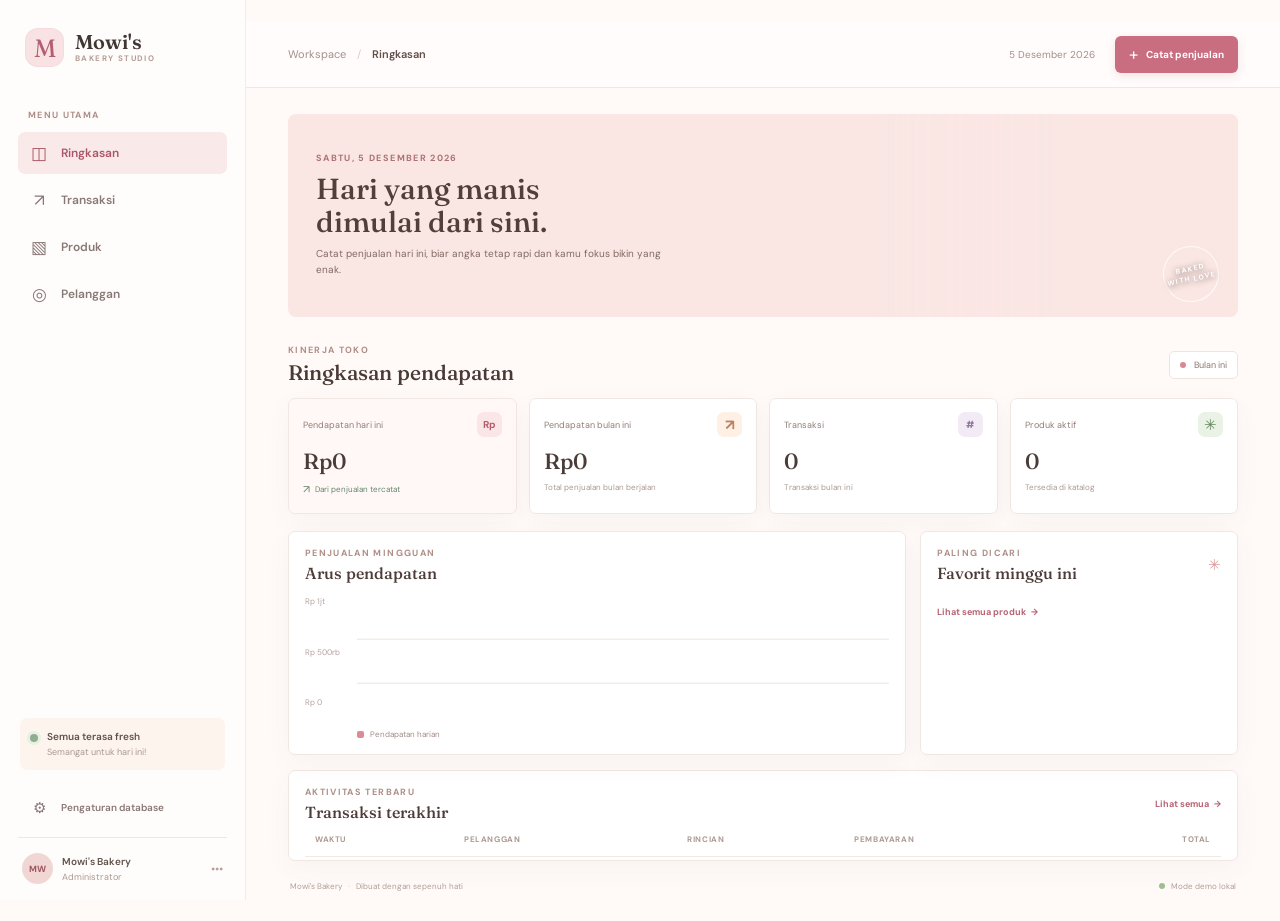
==== index.html @ 11079639 "Add files via upload" ====
000<!doctype html>
<html lang="id">
<head>
  <meta charset="utf-8">
  <meta name="viewport" content="width=device-width, initial-scale=1">
  <meta name="theme-color" content="#fff8f5">
  <title>Mowi's Bakery | Sistem Pendapatan</title>
  <link rel="preconnect" href="https://fonts.googleapis.com">
  <link rel="preconnect" href="https://fonts.gstatic.com" crossorigin>
  <link href="https://fonts.googleapis.com/css2?family=DM+Sans:wght@400;500;600;700&family=Fraunces:opsz,wght@9..144,500;9..144,600&display=swap" rel="stylesheet">
  <link rel="stylesheet" href="styles.css">
  <link rel="stylesheet" href="crud.css">
  <script defer src="../backend/app.js"></script>
  <script defer src="app.js"></script>
</head>
<body>
  <div class="app-shell">
    <aside class="sidebar">
      <a class="brand" href="#overview" aria-label="Mowi's Bakery beranda">
        <span class="brand-mark">M</span>
        <span class="brand-copy"><strong>Mowi's</strong><small>BAKERY STUDIO</small></span>
      </a>
      <div class="side-label">MENU UTAMA</div>
      <nav class="main-nav" aria-label="Navigasi utama">
        <button class="nav-link active" data-view="overview"><span class="nav-symbol">◫</span> Ringkasan</button>
        <button class="nav-link" data-view="transactions"><span class="nav-symbol">↗</span> Transaksi</button>
        <button class="nav-link" data-view="products"><span class="nav-symbol">▧</span> Produk</button>
        <button class="nav-link" data-view="customers"><span class="nav-symbol">◎</span> Pelanggan</button>
      </nav>
      <div class="sidebar-bottom">
        <div class="sidebar-note"><span class="note-dot"></span><div><strong>Semua terasa fresh</strong><small>Semangat untuk hari ini!</small></div></div>
        <button class="nav-link settings-link" id="open-settings"><span class="nav-symbol">⚙</span> Pengaturan database</button>
        <div class="profile"><span class="avatar">MW</span><div><strong>Mowi's Bakery</strong><small>Administrator</small></div><span class="profile-more">•••</span></div>
      </div>
    </aside>

    <main class="main-area">
      <header class="topbar">
        <div class="breadcrumb"><span>Workspace</span><span class="crumb-divider">/</span><strong id="page-breadcrumb">Ringkasan</strong></div>
        <div class="top-actions"><span class="today-label" id="today-label"></span><button class="button button-primary" id="new-sale"><span class="button-plus">+</span> Catat penjualan</button></div>
      </header>

      <div class="page-content">
        <section class="view-panel active" id="view-overview">
          <div class="welcome-banner">
            <div class="welcome-copy"><span class="eyebrow">RABU, 30 SEPTEMBER 2026</span><h1>Hari yang manis<br>dimulai dari sini.</h1><p>Catat penjualan hari ini, biar angka tetap rapi dan kamu fokus bikin yang enak.</p></div>
            <div class="welcome-photo" role="img" aria-label="Roti artisan yang baru dipanggang"></div>
            <div class="banner-stamp">BAKED<br>WITH LOVE</div>
          </div>
          <div class="section-heading"><div><span class="eyebrow">KINERJA TOKO</span><h2>Ringkasan pendapatan</h2></div><span class="period-pill"><span class="period-dot"></span> Bulan ini</span></div>
          <div class="stats-grid">
            <article class="stat-card stat-highlight"><div class="stat-top"><span>Pendapatan hari ini</span><span class="stat-icon pink-icon">Rp</span></div><strong class="stat-value" id="stat-today">Rp0</strong><div class="stat-foot"><span class="trend-mark">↗</span><span id="stat-today-note">Dari penjualan tercatat</span></div></article>
            <article class="stat-card"><div class="stat-top"><span>Pendapatan bulan ini</span><span class="stat-icon peach-icon">↗</span></div><strong class="stat-value" id="stat-month">Rp0</strong><div class="stat-foot muted-foot">Total penjualan bulan berjalan</div></article>
            <article class="stat-card"><div class="stat-top"><span>Transaksi</span><span class="stat-icon lilac-icon">#</span></div><strong class="stat-value" id="stat-count">0</strong><div class="stat-foot muted-foot">Transaksi bulan ini</div></article>
            <article class="stat-card"><div class="stat-top"><span>Produk aktif</span><span class="stat-icon green-icon">✳</span></div><strong class="stat-value" id="stat-products">0</strong><div class="stat-foot muted-foot">Tersedia di katalog</div></article>
          </div>
          <div class="dashboard-grid">
            <section class="surface revenue-surface"><div class="surface-heading"><div><span class="eyebrow">PENJUALAN MINGGUAN</span><h3>Arus pendapatan</h3></div><span class="chart-total" id="chart-total"></span></div><div class="chart-wrap"><div class="chart-y-labels"><span>Rp 1jt</span><span>Rp 500rb</span><span>Rp 0</span></div><div class="bar-chart" id="bar-chart" aria-label="Grafik pendapatan tujuh hari terakhir"></div></div><div class="chart-legend"><span class="legend-swatch"></span>Pendapatan harian</div></section>
            <section class="surface best-sellers"><div class="surface-heading"><div><span class="eyebrow">PALING DICARI</span><h3>Favorit minggu ini</h3></div><span class="tiny-flower">✳</span></div><div id="favorites-list" class="favorites-list"></div><a class="text-link" href="#products" data-goto="products">Lihat semua produk <span>→</span></a></section>
          </div>
          <section class="surface recent-surface"><div class="surface-heading"><div><span class="eyebrow">AKTIVITAS TERBARU</span><h3>Transaksi terakhir</h3></div><button class="text-button" data-goto="transactions">Lihat semua <span>→</span></button></div><div class="table-scroll"><table><thead><tr><th>WAKTU</th><th>PELANGGAN</th><th>RINCIAN</th><th>PEMBAYARAN</th><th class="align-right">TOTAL</th></tr></thead><tbody id="recent-table-body"></tbody></table></div></section>
        </section>

        <section class="view-panel" id="view-transactions">
          <div class="section-heading view-title"><div><span class="eyebrow">CATATAN TOKO</span><h2>Semua transaksi</h2><p class="section-subtitle">Riwayat pemasukan Mowi's Bakery.</p></div><button class="button button-primary" data-action="sale"><span class="button-plus">+</span> Catat penjualan</button></div>
          <section class="surface table-surface"><div class="table-tools"><label class="search-field"><span>⌕</span><input id="transaction-search" type="search" placeholder="Cari nama atau produk..."></label><span class="result-count" id="transaction-count"></span></div><div class="table-scroll"><table><thead><tr><th>WAKTU</th><th>PELANGGAN</th><th>RINCIAN</th><th>PEMBAYARAN</th><th class="align-right">TOTAL</th><th>AKSI</th></tr></thead><tbody id="transactions-table-body"></tbody></table></div></section>
        </section>

        <section class="view-panel" id="view-products">
          <div class="section-heading view-title"><div><span class="eyebrow">KATALOG BAKERY</span><h2>Produk</h2><p class="section-subtitle">Kelola menu dan harga jual produk.</p></div><button class="button button-primary" data-action="product"><span class="button-plus">+</span> Tambah produk</button></div>
          <section class="surface table-surface"><div class="table-tools"><span class="table-intro">Daftar produk yang tersedia</span><span class="result-count" id="product-count"></span></div><div class="table-scroll"><table><thead><tr><th>NAMA PRODUK</th><th>KATEGORI</th><th>STOK</th><th class="align-right">HARGA</th><th>AKSI</th></tr></thead><tbody id="products-table-body"></tbody></table></div></section>
        </section>

        <section class="view-panel" id="view-customers">
          <div class="section-heading view-title"><div><span class="eyebrow">KOMUNITAS MOWI'S</span><h2>Pelanggan</h2><p class="section-subtitle">Orang-orang yang selalu kembali untuk sepotong kebahagiaan.</p></div><button class="button button-primary" data-action="customer"><span class="button-plus">+</span> Tambah pelanggan</button></div>
          <section class="surface table-surface"><div class="table-tools"><span class="table-intro">Daftar pelanggan</span><span class="result-count" id="customer-count"></span></div><div class="table-scroll"><table><thead><tr><th>NAMA</th><th>NOMOR TELEPON</th><th>TRANSAKSI</th><th class="align-right">TOTAL BELANJA</th><th>AKSI</th></tr></thead><tbody id="customers-table-body"></tbody></table></div></section>
        </section>
        <footer class="page-footer"><span>Mowi's Bakery <span class="footer-separator">·</span> Dibuat dengan sepenuh hati</span><span class="connection-status" id="connection-status"><i></i> Mode demo lokal</span></footer>
      </div>
    </main>
  </div>

  <dialog class="app-dialog" id="sale-dialog">
    <form id="sale-form" class="dialog-form">
      <div class="dialog-heading"><div><span class="eyebrow">TRANSAKSI BARU</span><h2 id="sale-dialog-title">Catat penjualan</h2></div><button class="dialog-close" type="button" data-close="sale-dialog" aria-label="Tutup">×</button></div>
      <input type="hidden" id="sale-id" name="sale_id">
      <label class="field-label">Pelanggan <span class="optional">opsional</span><select id="sale-customer" name="customer_id"><option value="">Pelanggan umum</option></select></label>
      <div class="field-label line-items-label">Item pesanan <button class="inline-add" type="button" id="add-sale-item">+ Tambah item</button></div>
      <div class="sale-items" id="sale-items"></div>
      <div class="sale-total"><span>Total penjualan</span><strong id="sale-total-preview">Rp0</strong></div>
      <label class="field-label">Metode pembayaran<select id="sale-payment" name="payment_method"><option value="Tunai">Tunai</option><option value="Transfer">Transfer</option><option value="QRIS">QRIS</option><option value="Kartu">Kartu</option></select></label>
      <div class="dialog-actions"><button class="button button-quiet" type="button" data-close="sale-dialog">Batal</button><button class="button button-primary" type="submit">Simpan transaksi</button></div>
    </form>
  </dialog>

  <dialog class="app-dialog compact-dialog" id="entity-dialog"><form id="entity-form" class="dialog-form"><div class="dialog-heading"><div><span class="eyebrow" id="entity-eyebrow">DATA TOKO</span><h2 id="entity-title">Tambah data</h2></div><button class="dialog-close" type="button" data-close="entity-dialog" aria-label="Tutup">×</button></div><div id="entity-fields"></div><div class="dialog-actions"><button class="button button-quiet" type="button" data-close="entity-dialog">Batal</button><button class="button button-primary" type="submit">Simpan</button></div></form></dialog>

  <dialog class="app-dialog compact-dialog" id="settings-dialog"><form id="settings-form" class="dialog-form"><div class="dialog-heading"><div><span class="eyebrow">PENYIMPANAN DATA</span><h2>Hubungkan Supabase</h2></div><button class="dialog-close" type="button" data-close="settings-dialog" aria-label="Tutup">×</button></div><p class="dialog-description">Masukkan Project URL dan anon key dari pengaturan API Supabase. Kunci disimpan hanya di browser ini.</p><label class="field-label">Project URL<input id="supabase-url" type="url" placeholder="https://project-id.supabase.co" autocomplete="url"></label><label class="field-label">Anon / publishable key<input id="supabase-key" type="password" placeholder="eyJ..." autocomplete="off"></label><div class="connection-message" id="connection-message" role="status"></div><div class="dialog-actions"><button class="button button-quiet" type="button" id="use-demo">Gunakan mode demo</button><button class="button button-primary" type="submit">Simpan koneksi</button></div></form></dialog>
</body>
</html>
---- styles.css ----
@import url('https://fonts.googleapis.com/css2?family=DM+Sans:wght@400;500;600;700&family=Fraunces:opsz,wght@9..144,500;9..144,600&display=swap');

:root{font-family:'DM Sans',sans-serif;color:#403633;background:#fffaf8;font-synthesis:none;text-rendering:optimizeLegibility;--ink:#403633;--muted:#9a8782;--line:#f0e7e3;--pink:#d98191;--pink-dark:#b65f72;--pale:#fff2f1;--peach:#fff1e8;--white:#fff;--green:#547b62;--shadow:0 8px 26px rgba(100,64,56,.045)}
*{box-sizing:border-box}body{margin:0;min-width:320px;min-height:100vh;background:#fffaf8}button,input,select{font:inherit}button{cursor:pointer}button:focus-visible,a:focus-visible,input:focus-visible,select:focus-visible{outline:3px solid #eab5be;outline-offset:2px}.app-shell{min-height:100vh}.sidebar{width:246px;position:fixed;inset:0 auto 0 0;background:#fffdfc;border-right:1px solid #f3ebe8;padding:26px 18px 16px;display:flex;flex-direction:column;z-index:2}.brand{display:flex;align-items:center;gap:11px;text-decoration:none;color:inherit;padding:2px 7px 42px}.brand-mark{width:39px;height:39px;border-radius:13px;background:#f9e2e4;color:#b45e70;display:grid;place-items:center;font-family:Fraunces,serif;font-size:25px;box-shadow:inset 0 0 0 1px rgba(182,95,114,.06)}.brand-copy{display:grid;gap:1px}.brand-copy strong{font-family:Fraunces,serif;font-weight:600;font-size:20px;line-height:1}.brand-copy small{font-size:8px;letter-spacing:1.4px;font-weight:700;color:#b69c95}.side-label,.eyebrow{font-size:9px;letter-spacing:1.35px;font-weight:700;color:#af8e87}.side-label{padding:0 10px 11px}.main-nav{display:grid;gap:5px}.nav-link{height:42px;border:0;background:transparent;border-radius:7px;text-align:left;padding:0 11px;display:flex;gap:12px;align-items:center;color:#887875;font-size:12px;font-weight:600;transition:background .18s,color .18s}.nav-link:hover{background:#fff5f3;color:#614b47}.nav-link.active{background:#fae9e9;color:#aa5668}.nav-symbol{width:20px;text-align:center;font-size:17px;font-weight:400;color:inherit}.sidebar-bottom{margin-top:auto}.sidebar-note{margin:0 2px 19px;padding:12px 10px;border-radius:7px;background:#fcf4ed;display:flex;gap:9px;align-items:flex-start}.note-dot{width:8px;height:8px;border-radius:50%;background:#90ad8e;margin-top:4px;box-shadow:0 0 0 3px #e8f0e4;flex:none}.sidebar-note div,.profile div{display:grid;gap:3px}.sidebar-note strong,.profile strong{font-size:10px;font-weight:600;color:#61514b}.sidebar-note small,.profile small{font-size:9px;color:#aa9992}.settings-link{width:100%;font-size:10px;height:37px;margin-bottom:11px}.settings-link .nav-symbol{font-size:15px}.profile{border-top:1px solid var(--line);padding:15px 4px 0;display:flex;align-items:center;gap:9px}.avatar{width:31px;height:31px;border-radius:50%;background:#f0d7d4;display:grid;place-items:center;font-size:9px;font-weight:700;color:#a05462}.profile-more{margin-left:auto;font-size:12px;color:#b6a29b}.main-area{margin-left:246px;min-height:100vh}.topbar{height:67px;border-bottom:1px solid #f1e8e5;display:flex;align-items:center;justify-content:space-between;padding:0 42px;background:rgba(255,253,252,.84)}.breadcrumb{display:flex;gap:11px;align-items:center;color:#a39089;font-size:11px}.breadcrumb strong{font-weight:600;color:#5f4e49}.crumb-divider{color:#d9cbc6}.top-actions{display:flex;align-items:center;gap:20px}.today-label{font-size:10px;color:#a38f89}.button{border:0;border-radius:6px;height:37px;padding:0 14px;display:inline-flex;align-items:center;justify-content:center;gap:8px;font-size:10px;font-weight:700;transition:background .16s,transform .16s;white-space:nowrap}.button:hover{transform:translateY(-1px)}.button-primary{color:white;background:#c86e80;box-shadow:0 3px 8px rgba(184,92,110,.16)}.button-primary:hover{background:#b85e72}.button-plus{font-size:17px;font-weight:400;line-height:1}.button-quiet{background:#f7efec;color:#775f59}.page-content{max-width:1370px;margin:0 auto;padding:26px 42px 20px}.view-panel{display:none;animation:appear .28s ease both}.view-panel.active{display:block}@keyframes appear{from{opacity:0;transform:translateY(5px)}to{opacity:1;transform:translateY(0)}}.welcome-banner{height:203px;border-radius:8px;overflow:hidden;background:#fae7e4;position:relative;display:flex;align-items:center;padding:24px 28px;margin-bottom:27px}.welcome-copy{position:relative;z-index:1;max-width:59%}.welcome-copy .eyebrow{color:#ac7274}.welcome-copy h1{font-family:Fraunces,serif;font-size:29px;line-height:1.13;font-weight:500;margin:9px 0 7px;color:#523f3c}.welcome-copy p{max-width:365px;font-size:10px;line-height:1.65;color:#836964;margin:0}.welcome-photo{position:absolute;inset:0 0 0 61%;background-image:linear-gradient(90deg,#fae7e4 0%,rgba(250,231,228,.62) 18%,rgba(250,231,228,.02) 55%),url('https://images.unsplash.com/photo-1509440159596-0249088772ff?auto=format&fit=crop&w=1100&q=85');background-position:center 53%;background-size:cover;mask-image:linear-gradient(90deg,transparent 0%,#000 19%)}.banner-stamp{position:absolute;right:19px;bottom:15px;border:1px solid rgba(255,255,255,.78);border-radius:50%;width:56px;height:56px;display:grid;place-content:center;text-align:center;color:white;font-size:7px;line-height:1.5;letter-spacing:1.2px;font-weight:700;transform:rotate(-11deg);text-shadow:0 1px 6px #65534a}.section-heading{display:flex;align-items:center;justify-content:space-between;margin:0 0 13px}.section-heading h2{font-family:Fraunces,serif;font-size:21px;line-height:1.2;font-weight:500;margin:4px 0 0;color:#493a36}.period-pill{border:1px solid #eee4df;border-radius:5px;padding:7px 10px;font-size:9px;color:#8c7770;background:white}.period-dot{display:inline-block;width:6px;height:6px;background:#d98891;border-radius:50%;margin-right:6px}.stats-grid{display:grid;grid-template-columns:repeat(4,minmax(0,1fr));gap:12px;margin-bottom:17px}.stat-card,.surface{background:white;border:1px solid #f0e7e3;border-radius:7px;box-shadow:var(--shadow)}.stat-card{min-height:116px;padding:13px 14px}.stat-card.stat-highlight{background:#fff8f7}.stat-top{display:flex;justify-content:space-between;align-items:center;color:#917e77;font-size:9px}.stat-icon{width:25px;height:25px;border-radius:7px;display:grid;place-items:center;font-size:10px;font-weight:700}.pink-icon{color:#b55d6c;background:#fae6e6}.peach-icon{color:#bd8060;background:#fff0e5;font-size:15px}.lilac-icon{color:#9178a0;background:#f2eaf4}.green-icon{color:#64865e;background:#e9f2e5;font-size:15px}.stat-value{display:block;margin-top:10px;font-family:Fraunces,serif;font-weight:500;font-size:22px;letter-spacing:0;color:#4c3c38}.stat-foot{display:flex;gap:5px;align-items:center;margin-top:7px;font-size:8px;color:#64866c}.muted-foot{color:#aa9993}.trend-mark{font-size:11px}.dashboard-grid{display:grid;grid-template-columns:minmax(0,1.85fr) minmax(225px,.95fr);gap:14px;margin-bottom:15px}.surface{padding:15px 16px}.surface-heading{display:flex;align-items:center;justify-content:space-between}.surface-heading h3{font-family:Fraunces,serif;font-size:16px;font-weight:500;color:#4d3c38;margin:4px 0 0}.chart-total{font-size:12px;color:#bf6978;font-weight:700}.chart-wrap{height:130px;display:grid;grid-template-columns:44px 1fr;gap:8px;margin-top:13px}.chart-y-labels{display:flex;flex-direction:column;justify-content:space-between;color:#b4a39e;font-size:8px;padding:0 0 19px}.bar-chart{display:flex;align-items:stretch;justify-content:space-around;gap:10px;position:relative;background:repeating-linear-gradient(to bottom,transparent 0,transparent 42px,#f3ece9 43px,#f3ece9 44px);padding:2px 5px 0}.bar-column{height:100%;min-width:22px;flex:1;display:flex;flex-direction:column;align-items:center;justify-content:flex-end;position:relative}.bar-track{position:absolute;inset:0 0 19px;display:flex;align-items:flex-end;justify-content:center}.bar-fill{width:min(24px,70%);height:var(--bar-height);min-height:3px;border-radius:4px 4px 0 0;background:#e7a5ac;transition:height .5s ease}.bar-column.today .bar-fill{background:#c86e80}.bar-day{position:absolute;bottom:0;font-size:8px;color:#a6948e}.chart-legend{display:flex;align-items:center;gap:6px;margin:3px 0 0 52px;font-size:8px;color:#a08d87}.legend-swatch{width:7px;height:7px;border-radius:2px;background:#dc8a96}.tiny-flower{font-size:15px;color:#db9b9d}.favorites-list{display:grid;margin:12px 0 11px}.favorite-item{display:flex;align-items:center;gap:9px;padding:9px 0;border-bottom:1px solid #f5efec}.favorite-thumb{width:32px;height:32px;border-radius:6px;background:#fff0ea;display:grid;place-items:center;font-size:15px;flex:none}.favorite-name{min-width:0;flex:1;display:grid;gap:3px}.favorite-name strong{font-size:9px;font-weight:600;color:#5f4d48;overflow:hidden;text-overflow:ellipsis;white-space:nowrap}.favorite-name small{font-size:8px;color:#ad9992}.favorite-amount{font-size:9px;color:#806d66;font-weight:600}.text-link,.text-button{font-size:9px;color:#b96373;text-decoration:none;font-weight:700}.text-link span,.text-button span{margin-left:3px}.text-button{border:0;background:none;padding:5px 0}.recent-surface{padding-bottom:3px}.table-scroll{width:100%;overflow-x:auto}table{border-collapse:collapse;width:100%;text-align:left;white-space:nowrap}th{font-size:8px;letter-spacing:.6px;color:#ab9992;font-weight:700;padding:12px 10px;border-bottom:1px solid #f0e9e6}td{font-size:9px;color:#665650;padding:11px 10px;border-bottom:1px solid #f5efed}tbody tr:last-child td{border-bottom:0}.align-right{text-align:right}.table-customer{display:flex;align-items:center;gap:7px}.customer-initial{width:24px;height:24px;border-radius:50%;background:#f8e9e7;color:#a85d69;font-size:8px;display:grid;place-items:center;font-weight:700;flex:none}.customer-name{font-weight:600;color:#5f4d48}.table-detail{color:#9e8982;max-width:245px;overflow:hidden;text-overflow:ellipsis}.payment-tag{display:inline-block;padding:4px 7px;border-radius:4px;background:#f6f1ed;color:#806c64;font-size:8px}.table-total{font-weight:700;color:#584440}.empty-row{text-align:center;padding:25px;color:#a7948d}.view-title{margin:9px 0 20px;align-items:flex-end}.view-title h2{font-size:25px}.section-subtitle{color:#a08c85;font-size:10px;margin:7px 0 0}.table-surface{padding:0 16px 6px}.table-tools{min-height:59px;display:flex;align-items:center;justify-content:space-between;gap:12px}.search-field{height:32px;width:min(310px,70%);border:1px solid #efe6e2;border-radius:5px;display:flex;align-items:center;gap:7px;padding:0 9px;color:#b49f98}.search-field span{font-size:18px;line-height:1}.search-field input{width:100%;border:0;outline:0;background:transparent;font-size:9px;color:#574743}.search-field input::placeholder{color:#b6a49e}.result-count,.table-intro{font-size:9px;color:#a28d86}.page-footer{display:flex;justify-content:space-between;align-items:center;color:#af9e98;font-size:8px;padding:20px 2px 4px}.footer-separator{padding:0 4px;color:#d4b5b0}.connection-status{display:flex;align-items:center;gap:6px}.connection-status i{width:6px;height:6px;border-radius:50%;background:#a2bd92}.connection-status.live i{background:#5caa79}.connection-status.error i{background:#d58181}.app-dialog{border:0;border-radius:9px;padding:0;width:min(490px,calc(100% - 28px));max-height:min(90vh,760px);box-shadow:0 22px 80px rgba(59,37,33,.24);color:var(--ink)}.app-dialog::backdrop{background:rgba(54,39,36,.34);backdrop-filter:blur(2px)}.dialog-form{padding:23px 24px 21px;overflow:auto;max-height:min(90vh,760px)}.compact-dialog{width:min(425px,calc(100% - 28px))}.dialog-heading{display:flex;justify-content:space-between;align-items:flex-start;margin-bottom:21px}.dialog-heading h2{font-family:Fraunces,serif;font-size:23px;font-weight:500;margin:4px 0 0}.dialog-close{border:0;background:#f7efec;color:#957b73;border-radius:50%;width:27px;height:27px;font-size:18px;line-height:1}.field-label{display:grid;gap:7px;font-size:10px;color:#715d56;font-weight:600;margin:0 0 14px}.optional{font-size:8px;color:#ad9992;font-weight:400}.field-label input,.field-label select,.sale-item-row select,.sale-item-row input{height:36px;border:1px solid #eee4e0;background:#fffdfc;color:#594843;border-radius:5px;padding:0 10px;font-size:10px;min-width:0}.field-label input::placeholder{color:#b6a6a0}.line-items-label{display:flex;justify-content:space-between;align-items:center;margin:17px 0 8px}.inline-add{border:0;background:none;color:#b65f72;font-size:9px;font-weight:700;padding:3px}.sale-items{display:grid;gap:7px}.sale-item-row{display:grid;grid-template-columns:minmax(0,1fr) 62px 25px;gap:7px}.sale-item-row select,.sale-item-row input{width:100%}.remove-item{width:25px;height:30px;border:0;background:#fbefed;color:#b26b70;border-radius:5px;font-size:15px}.sale-total{border-top:1px solid #f0e8e4;border-bottom:1px solid #f0e8e4;padding:12px 1px;margin:14px 0;font-size:10px;color:#826c64;display:flex;justify-content:space-between;align-items:center}.sale-total strong{font-family:Fraunces,serif;font-size:19px;font-weight:500;color:#513e39}.dialog-actions{display:flex;justify-content:flex-end;gap:8px;margin-top:20px}.dialog-actions .button{height:35px}.dialog-description{font-size:10px;line-height:1.6;color:#937f78;margin:-10px 0 18px}.connection-message{font-size:9px;color:#b65f72;min-height:14px}.compact-dialog .dialog-actions{justify-content:space-between}.compact-dialog .dialog-actions .button:last-child{margin-left:auto}
@media(min-width:1500px){.page-content{padding-top:34px}.welcome-banner{height:218px}.stat-card{min-height:124px}.bar-chart{min-height:135px}}
@media(max-width:1100px){.sidebar{width:208px;padding-inline:14px}.main-area{margin-left:208px}.topbar{padding-inline:27px}.page-content{padding-inline:27px}.stats-grid{grid-template-columns:repeat(2,minmax(0,1fr))}.dashboard-grid{grid-template-columns:minmax(0,1.5fr) minmax(210px,1fr)}}
@media(max-width:760px){.sidebar{position:sticky;top:0;inset-inline:0;width:100%;height:auto;padding:10px 13px 8px;border-right:0;border-bottom:1px solid #f0e7e3;display:grid;grid-template-columns:auto 1fr;align-items:center}.brand{padding:0 3px;gap:8px}.brand-mark{width:33px;height:33px;border-radius:10px;font-size:20px}.brand-copy strong{font-size:17px}.brand-copy small{font-size:7px}.side-label,.sidebar-bottom{display:none}.main-nav{display:flex;justify-content:flex-end;gap:2px}.nav-link{height:34px;padding:0 8px;gap:5px;font-size:9px}.nav-symbol{width:15px;font-size:14px}.main-area{margin-left:0}.topbar{height:55px;padding:0 15px}.today-label{display:none}.top-actions{gap:0}.button{height:34px;padding:0 11px;font-size:9px}.page-content{padding:16px 14px 12px}.welcome-banner{height:181px;padding:19px 18px;margin-bottom:22px}.welcome-copy{max-width:68%}.welcome-copy h1{font-size:25px}.welcome-copy p{font-size:9px;max-width:250px}.welcome-photo{inset-inline-start:51%;opacity:.78}.banner-stamp{width:44px;height:44px;font-size:6px;right:11px;bottom:10px}.section-heading h2{font-size:19px}.stats-grid{gap:8px}.stat-card{min-height:105px;padding:11px}.stat-value{font-size:20px}.stat-top{font-size:8px}.dashboard-grid{grid-template-columns:1fr;gap:9px}.surface{padding:13px}.best-sellers{min-height:unset}.favorites-list{grid-template-columns:repeat(2,minmax(0,1fr));column-gap:12px}.favorite-item{min-width:0}.favorite-amount{display:none}.recent-surface{padding-inline:10px}.recent-surface .surface-heading{padding:0 3px}.view-title{gap:10px;align-items:center}.view-title h2{font-size:22px}.view-title .button{flex:none}.section-subtitle{max-width:340px;line-height:1.5}.table-surface{padding-inline:10px}.page-footer{gap:10px;font-size:7px}.dialog-form{padding:20px 17px}.table-scroll th,.table-scroll td{padding-inline:8px}}
@media(max-width:410px){.nav-link{font-size:0;width:34px;justify-content:center;padding:0}.nav-symbol{font-size:16px}.stats-grid{gap:7px}.stat-card{padding:9px}.stat-top{gap:4px}.stat-icon{width:22px;height:22px}.stat-value{font-size:18px}.welcome-copy{max-width:76%}.welcome-photo{inset-inline-start:46%;opacity:.53}.welcome-copy h1{font-size:23px}.section-heading{gap:8px}.period-pill{padding:6px;font-size:8px}.favorite-item{gap:6px}.favorite-thumb{width:27px;height:27px}.view-title .button{padding:0 8px;font-size:8px}}
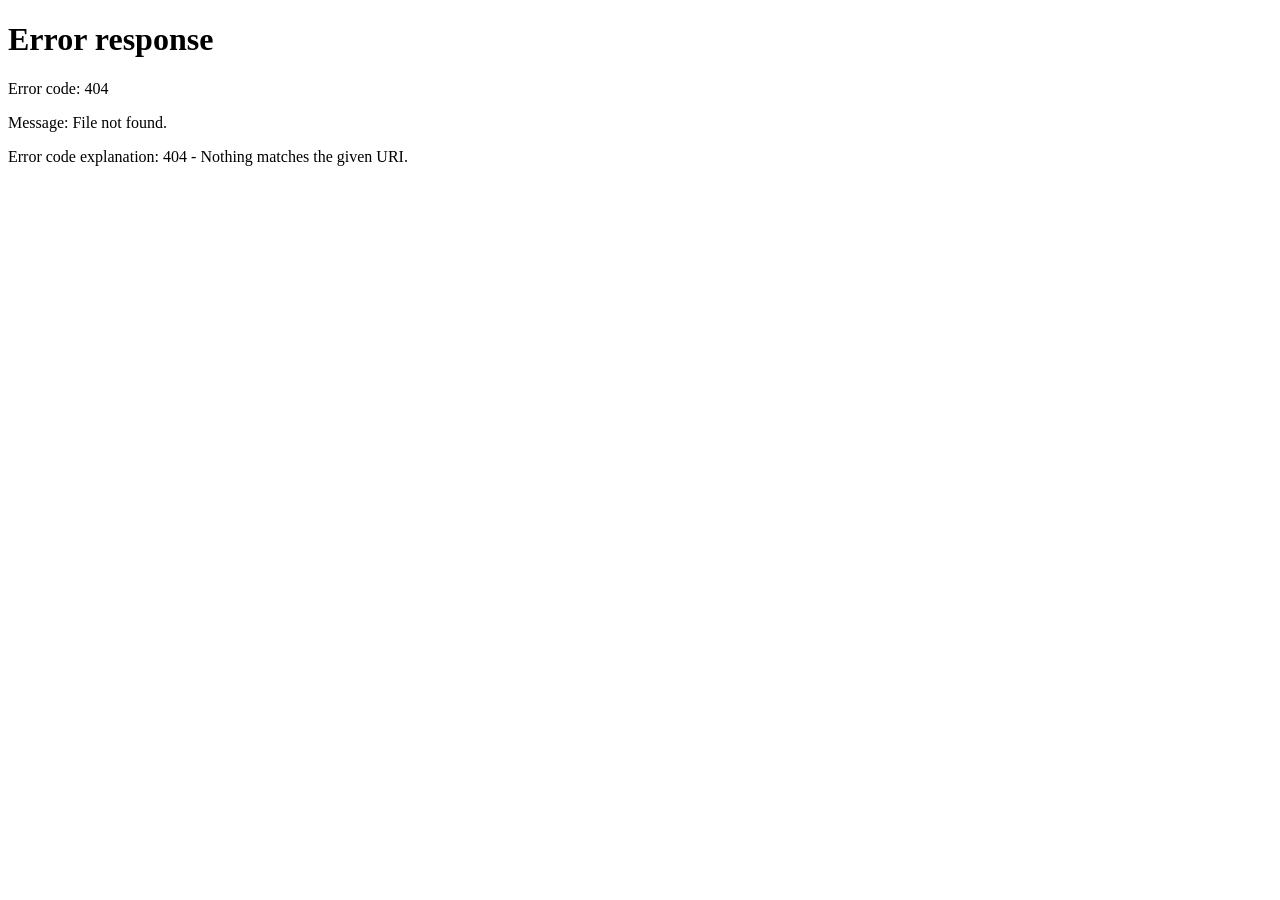
==== commit 490695a3: "Add files via upload" ====
--- a/index.html
+++ b/index.html
@@ -1,100 +1,14 @@
-000<!doctype html>
+<!doctype html>
 <html lang="id">
 <head>
   <meta charset="utf-8">
   <meta name="viewport" content="width=device-width, initial-scale=1">
-  <meta name="theme-color" content="#fff8f5">
-  <title>Mowi's Bakery | Sistem Pendapatan</title>
-  <link rel="preconnect" href="https://fonts.googleapis.com">
-  <link rel="preconnect" href="https://fonts.gstatic.com" crossorigin>
-  <link href="https://fonts.googleapis.com/css2?family=DM+Sans:wght@400;500;600;700&family=Fraunces:opsz,wght@9..144,500;9..144,600&display=swap" rel="stylesheet">
-  <link rel="stylesheet" href="styles.css">
-  <link rel="stylesheet" href="crud.css">
-  <script defer src="../backend/app.js"></script>
-  <script defer src="app.js"></script>
+  <meta http-equiv="refresh" content="0; url=./frontend/">
+  <title>Mowi's Bakery</title>
 </head>
 <body>
-  <div class="app-shell">
-    <aside class="sidebar">
-      <a class="brand" href="#overview" aria-label="Mowi's Bakery beranda">
-        <span class="brand-mark">M</span>
-        <span class="brand-copy"><strong>Mowi's</strong><small>BAKERY STUDIO</small></span>
-      </a>
-      <div class="side-label">MENU UTAMA</div>
-      <nav class="main-nav" aria-label="Navigasi utama">
-        <button class="nav-link active" data-view="overview"><span class="nav-symbol">◫</span> Ringkasan</button>
-        <button class="nav-link" data-view="transactions"><span class="nav-symbol">↗</span> Transaksi</button>
-        <button class="nav-link" data-view="products"><span class="nav-symbol">▧</span> Produk</button>
-        <button class="nav-link" data-view="customers"><span class="nav-symbol">◎</span> Pelanggan</button>
-      </nav>
-      <div class="sidebar-bottom">
-        <div class="sidebar-note"><span class="note-dot"></span><div><strong>Semua terasa fresh</strong><small>Semangat untuk hari ini!</small></div></div>
-        <button class="nav-link settings-link" id="open-settings"><span class="nav-symbol">⚙</span> Pengaturan database</button>
-        <div class="profile"><span class="avatar">MW</span><div><strong>Mowi's Bakery</strong><small>Administrator</small></div><span class="profile-more">•••</span></div>
-      </div>
-    </aside>
-
-    <main class="main-area">
-      <header class="topbar">
-        <div class="breadcrumb"><span>Workspace</span><span class="crumb-divider">/</span><strong id="page-breadcrumb">Ringkasan</strong></div>
-        <div class="top-actions"><span class="today-label" id="today-label"></span><button class="button button-primary" id="new-sale"><span class="button-plus">+</span> Catat penjualan</button></div>
-      </header>
-
-      <div class="page-content">
-        <section class="view-panel active" id="view-overview">
-          <div class="welcome-banner">
-            <div class="welcome-copy"><span class="eyebrow">RABU, 30 SEPTEMBER 2026</span><h1>Hari yang manis<br>dimulai dari sini.</h1><p>Catat penjualan hari ini, biar angka tetap rapi dan kamu fokus bikin yang enak.</p></div>
-            <div class="welcome-photo" role="img" aria-label="Roti artisan yang baru dipanggang"></div>
-            <div class="banner-stamp">BAKED<br>WITH LOVE</div>
-          </div>
-          <div class="section-heading"><div><span class="eyebrow">KINERJA TOKO</span><h2>Ringkasan pendapatan</h2></div><span class="period-pill"><span class="period-dot"></span> Bulan ini</span></div>
-          <div class="stats-grid">
-            <article class="stat-card stat-highlight"><div class="stat-top"><span>Pendapatan hari ini</span><span class="stat-icon pink-icon">Rp</span></div><strong class="stat-value" id="stat-today">Rp0</strong><div class="stat-foot"><span class="trend-mark">↗</span><span id="stat-today-note">Dari penjualan tercatat</span></div></article>
-            <article class="stat-card"><div class="stat-top"><span>Pendapatan bulan ini</span><span class="stat-icon peach-icon">↗</span></div><strong class="stat-value" id="stat-month">Rp0</strong><div class="stat-foot muted-foot">Total penjualan bulan berjalan</div></article>
-            <article class="stat-card"><div class="stat-top"><span>Transaksi</span><span class="stat-icon lilac-icon">#</span></div><strong class="stat-value" id="stat-count">0</strong><div class="stat-foot muted-foot">Transaksi bulan ini</div></article>
-            <article class="stat-card"><div class="stat-top"><span>Produk aktif</span><span class="stat-icon green-icon">✳</span></div><strong class="stat-value" id="stat-products">0</strong><div class="stat-foot muted-foot">Tersedia di katalog</div></article>
-          </div>
-          <div class="dashboard-grid">
-            <section class="surface revenue-surface"><div class="surface-heading"><div><span class="eyebrow">PENJUALAN MINGGUAN</span><h3>Arus pendapatan</h3></div><span class="chart-total" id="chart-total"></span></div><div class="chart-wrap"><div class="chart-y-labels"><span>Rp 1jt</span><span>Rp 500rb</span><span>Rp 0</span></div><div class="bar-chart" id="bar-chart" aria-label="Grafik pendapatan tujuh hari terakhir"></div></div><div class="chart-legend"><span class="legend-swatch"></span>Pendapatan harian</div></section>
-            <section class="surface best-sellers"><div class="surface-heading"><div><span class="eyebrow">PALING DICARI</span><h3>Favorit minggu ini</h3></div><span class="tiny-flower">✳</span></div><div id="favorites-list" class="favorites-list"></div><a class="text-link" href="#products" data-goto="products">Lihat semua produk <span>→</span></a></section>
-          </div>
-          <section class="surface recent-surface"><div class="surface-heading"><div><span class="eyebrow">AKTIVITAS TERBARU</span><h3>Transaksi terakhir</h3></div><button class="text-button" data-goto="transactions">Lihat semua <span>→</span></button></div><div class="table-scroll"><table><thead><tr><th>WAKTU</th><th>PELANGGAN</th><th>RINCIAN</th><th>PEMBAYARAN</th><th class="align-right">TOTAL</th></tr></thead><tbody id="recent-table-body"></tbody></table></div></section>
-        </section>
-
-        <section class="view-panel" id="view-transactions">
-          <div class="section-heading view-title"><div><span class="eyebrow">CATATAN TOKO</span><h2>Semua transaksi</h2><p class="section-subtitle">Riwayat pemasukan Mowi's Bakery.</p></div><button class="button button-primary" data-action="sale"><span class="button-plus">+</span> Catat penjualan</button></div>
-          <section class="surface table-surface"><div class="table-tools"><label class="search-field"><span>⌕</span><input id="transaction-search" type="search" placeholder="Cari nama atau produk..."></label><span class="result-count" id="transaction-count"></span></div><div class="table-scroll"><table><thead><tr><th>WAKTU</th><th>PELANGGAN</th><th>RINCIAN</th><th>PEMBAYARAN</th><th class="align-right">TOTAL</th><th>AKSI</th></tr></thead><tbody id="transactions-table-body"></tbody></table></div></section>
-        </section>
-
-        <section class="view-panel" id="view-products">
-          <div class="section-heading view-title"><div><span class="eyebrow">KATALOG BAKERY</span><h2>Produk</h2><p class="section-subtitle">Kelola menu dan harga jual produk.</p></div><button class="button button-primary" data-action="product"><span class="button-plus">+</span> Tambah produk</button></div>
-          <section class="surface table-surface"><div class="table-tools"><span class="table-intro">Daftar produk yang tersedia</span><span class="result-count" id="product-count"></span></div><div class="table-scroll"><table><thead><tr><th>NAMA PRODUK</th><th>KATEGORI</th><th>STOK</th><th class="align-right">HARGA</th><th>AKSI</th></tr></thead><tbody id="products-table-body"></tbody></table></div></section>
-        </section>
-
-        <section class="view-panel" id="view-customers">
-          <div class="section-heading view-title"><div><span class="eyebrow">KOMUNITAS MOWI'S</span><h2>Pelanggan</h2><p class="section-subtitle">Orang-orang yang selalu kembali untuk sepotong kebahagiaan.</p></div><button class="button button-primary" data-action="customer"><span class="button-plus">+</span> Tambah pelanggan</button></div>
-          <section class="surface table-surface"><div class="table-tools"><span class="table-intro">Daftar pelanggan</span><span class="result-count" id="customer-count"></span></div><div class="table-scroll"><table><thead><tr><th>NAMA</th><th>NOMOR TELEPON</th><th>TRANSAKSI</th><th class="align-right">TOTAL BELANJA</th><th>AKSI</th></tr></thead><tbody id="customers-table-body"></tbody></table></div></section>
-        </section>
-        <footer class="page-footer"><span>Mowi's Bakery <span class="footer-separator">·</span> Dibuat dengan sepenuh hati</span><span class="connection-status" id="connection-status"><i></i> Mode demo lokal</span></footer>
-      </div>
-    </main>
-  </div>
-
-  <dialog class="app-dialog" id="sale-dialog">
-    <form id="sale-form" class="dialog-form">
-      <div class="dialog-heading"><div><span class="eyebrow">TRANSAKSI BARU</span><h2 id="sale-dialog-title">Catat penjualan</h2></div><button class="dialog-close" type="button" data-close="sale-dialog" aria-label="Tutup">×</button></div>
-      <input type="hidden" id="sale-id" name="sale_id">
-      <label class="field-label">Pelanggan <span class="optional">opsional</span><select id="sale-customer" name="customer_id"><option value="">Pelanggan umum</option></select></label>
-      <div class="field-label line-items-label">Item pesanan <button class="inline-add" type="button" id="add-sale-item">+ Tambah item</button></div>
-      <div class="sale-items" id="sale-items"></div>
-      <div class="sale-total"><span>Total penjualan</span><strong id="sale-total-preview">Rp0</strong></div>
-      <label class="field-label">Metode pembayaran<select id="sale-payment" name="payment_method"><option value="Tunai">Tunai</option><option value="Transfer">Transfer</option><option value="QRIS">QRIS</option><option value="Kartu">Kartu</option></select></label>
-      <div class="dialog-actions"><button class="button button-quiet" type="button" data-close="sale-dialog">Batal</button><button class="button button-primary" type="submit">Simpan transaksi</button></div>
-    </form>
-  </dialog>
-
-  <dialog class="app-dialog compact-dialog" id="entity-dialog"><form id="entity-form" class="dialog-form"><div class="dialog-heading"><div><span class="eyebrow" id="entity-eyebrow">DATA TOKO</span><h2 id="entity-title">Tambah data</h2></div><button class="dialog-close" type="button" data-close="entity-dialog" aria-label="Tutup">×</button></div><div id="entity-fields"></div><div class="dialog-actions"><button class="button button-quiet" type="button" data-close="entity-dialog">Batal</button><button class="button button-primary" type="submit">Simpan</button></div></form></dialog>
-
-  <dialog class="app-dialog compact-dialog" id="settings-dialog"><form id="settings-form" class="dialog-form"><div class="dialog-heading"><div><span class="eyebrow">PENYIMPANAN DATA</span><h2>Hubungkan Supabase</h2></div><button class="dialog-close" type="button" data-close="settings-dialog" aria-label="Tutup">×</button></div><p class="dialog-description">Masukkan Project URL dan anon key dari pengaturan API Supabase. Kunci disimpan hanya di browser ini.</p><label class="field-label">Project URL<input id="supabase-url" type="url" placeholder="https://project-id.supabase.co" autocomplete="url"></label><label class="field-label">Anon / publishable key<input id="supabase-key" type="password" placeholder="eyJ..." autocomplete="off"></label><div class="connection-message" id="connection-message" role="status"></div><div class="dialog-actions"><button class="button button-quiet" type="button" id="use-demo">Gunakan mode demo</button><button class="button button-primary" type="submit">Simpan koneksi</button></div></form></dialog>
+  <p>Membuka aplikasi Mowi's Bakery…</p>
+  <p><a href="./frontend/">Klik di sini jika halaman tidak berpindah otomatis.</a></p>
+  <script>window.location.replace(new URL('./frontend/', window.location.href));</script>
 </body>
 </html>
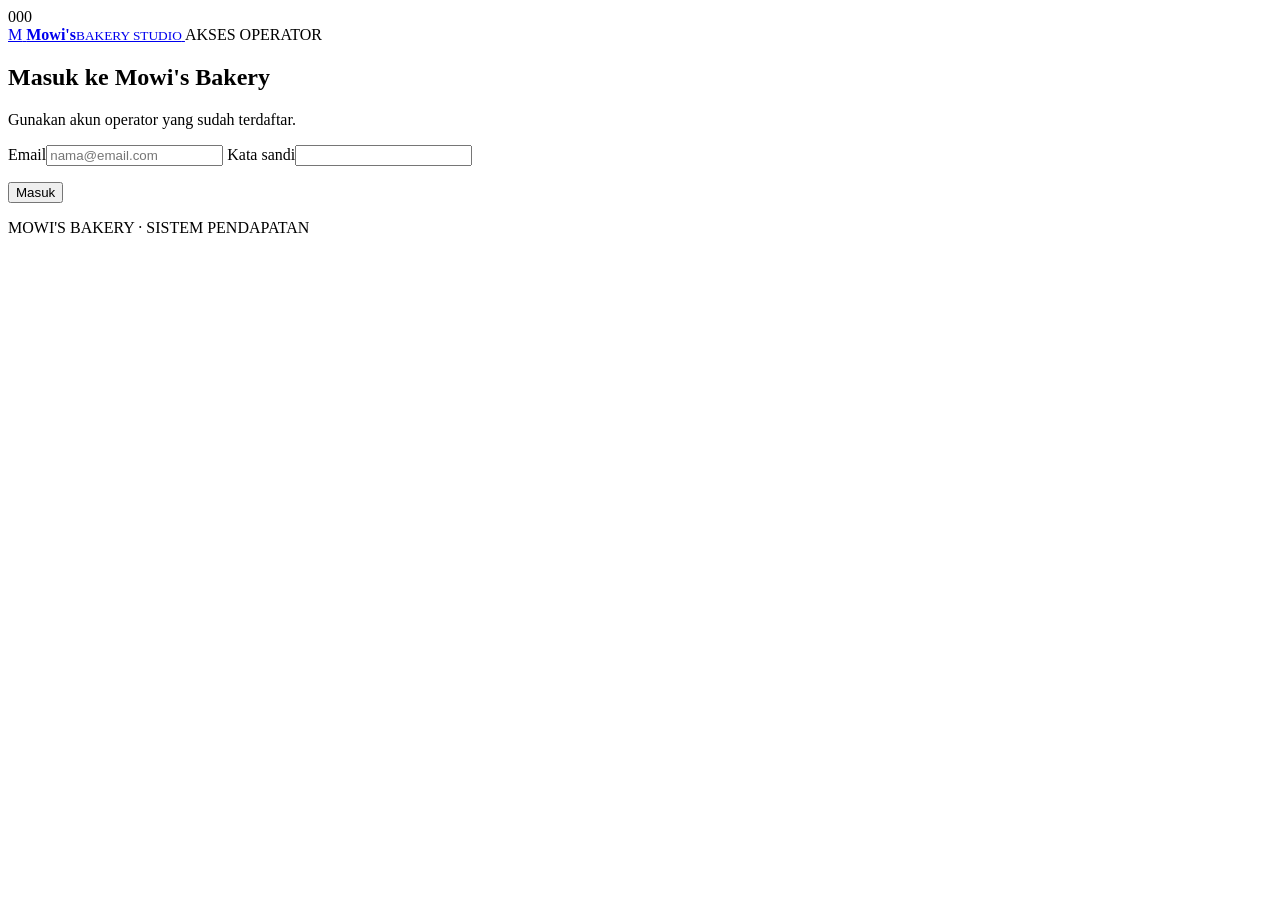
==== commit 921ec1b1: "Add files via upload" ====
--- a/index.html
+++ b/index.html
@@ -1,14 +1,126 @@
-<!doctype html>
+000<!doctype html>
 <html lang="id">
 <head>
   <meta charset="utf-8">
   <meta name="viewport" content="width=device-width, initial-scale=1">
-  <meta http-equiv="refresh" content="0; url=./frontend/">
-  <title>Mowi's Bakery</title>
+  <meta name="theme-color" content="#fff8f5">
+  <title>Mowi's Bakery | Sistem Pendapatan</title>
+  <link rel="preconnect" href="https://fonts.googleapis.com">
+  <link rel="preconnect" href="https://fonts.gstatic.com" crossorigin>
+  <link href="https://fonts.googleapis.com/css2?family=DM+Sans:wght@400;500;600;700&family=Fraunces:opsz,wght@9..144,500;9..144,600&display=swap" rel="stylesheet">
+  <link rel="stylesheet" href="styles.css">
+  <link rel="stylesheet" href="crud.css">
+  <link rel="stylesheet" href="auth.css">
+  <link rel="stylesheet" href="features.css">
+  <script defer src="../backend/app.js?v=2"></script>
+  <script defer src="app.js"></script>
 </head>
 <body>
-  <p>Membuka aplikasi Mowi's Bakery…</p>
-  <p><a href="./frontend/">Klik di sini jika halaman tidak berpindah otomatis.</a></p>
-  <script>window.location.replace(new URL('./frontend/', window.location.href));</script>
+  <div class="app-shell" id="app-shell" hidden>
+    <aside class="sidebar">
+      <a class="brand" href="#overview" aria-label="Mowi's Bakery beranda">
+        <span class="brand-mark">M</span>
+        <span class="brand-copy"><strong>Mowi's</strong><small>BAKERY STUDIO</small></span>
+      </a>
+      <div class="side-label">MENU UTAMA</div>
+      <nav class="main-nav" aria-label="Navigasi utama">
+        <button class="nav-link active" data-view="overview"><span class="nav-symbol">◫</span> Ringkasan</button>
+        <button class="nav-link" data-view="transactions"><span class="nav-symbol">↗</span> Transaksi</button>
+        <button class="nav-link" data-view="products"><span class="nav-symbol">▧</span> Produk</button>
+        <button class="nav-link" data-view="customers"><span class="nav-symbol">◎</span> Pelanggan</button>
+      </nav>
+      <div class="sidebar-bottom">
+        <div class="sidebar-note"><span class="note-dot"></span><div><strong>Semua terasa fresh</strong><small>Semangat untuk hari ini!</small></div></div>
+        <button class="nav-link settings-link" id="logout-button"><span class="nav-symbol">↗</span> Keluar</button>
+        <div class="profile"><span class="avatar">MW</span><div><strong>Mowi's Bakery</strong><small>Administrator</small></div><span class="profile-more">•••</span></div>
+      </div>
+    </aside>
+
+    <main class="main-area">
+      <header class="topbar">
+        <div class="breadcrumb"><span>Workspace</span><span class="crumb-divider">/</span><strong id="page-breadcrumb">Ringkasan</strong></div>
+        <div class="top-actions"><span class="today-label" id="today-label"></span><button class="button button-primary" id="new-sale"><span class="button-plus">+</span> Catat penjualan</button></div>
+      </header>
+
+      <div class="page-content">
+        <section class="view-panel active" id="view-overview">
+          <div class="welcome-banner">
+            <div class="welcome-copy"><span class="eyebrow">RABU, 30 SEPTEMBER 2026</span><h1>Hari yang manis<br>dimulai dari sini.</h1><p>Catat penjualan hari ini, biar angka tetap rapi dan kamu fokus bikin yang enak.</p></div>
+            <div class="welcome-photo" role="img" aria-label="Roti artisan yang baru dipanggang"></div>
+            <div class="banner-stamp">BAKED<br>WITH LOVE</div>
+          </div>
+          <div class="section-heading"><div><span class="eyebrow">KINERJA TOKO</span><h2>Ringkasan pendapatan</h2></div><span class="period-pill"><span class="period-dot"></span> Bulan ini</span></div>
+          <div class="stats-grid">
+            <article class="stat-card stat-highlight"><div class="stat-top"><span>Pendapatan hari ini</span><span class="stat-icon pink-icon">Rp</span></div><strong class="stat-value" id="stat-today">Rp0</strong><div class="stat-foot"><span class="trend-mark">↗</span><span id="stat-today-note">Dari penjualan tercatat</span></div></article>
+            <article class="stat-card"><div class="stat-top"><span>Pendapatan bulan ini</span><span class="stat-icon peach-icon">↗</span></div><strong class="stat-value" id="stat-month">Rp0</strong><div class="stat-foot muted-foot">Total penjualan bulan berjalan</div></article>
+            <article class="stat-card"><div class="stat-top"><span>Transaksi</span><span class="stat-icon lilac-icon">#</span></div><strong class="stat-value" id="stat-count">0</strong><div class="stat-foot muted-foot">Transaksi bulan ini</div></article>
+            <article class="stat-card"><div class="stat-top"><span>Produk aktif</span><span class="stat-icon green-icon">✳</span></div><strong class="stat-value" id="stat-products">0</strong><div class="stat-foot muted-foot">Tersedia di katalog</div></article>
+          </div>
+          <section class="stock-alert" id="stock-alert" aria-live="polite" hidden>
+            <span class="stock-alert-icon" aria-hidden="true">!</span>
+            <div class="stock-alert-copy"><strong id="stock-alert-title">Stok menipis</strong><p id="stock-alert-products"></p></div>
+            <button class="stock-alert-link" type="button" data-goto="products">Lihat produk <span>→</span></button>
+          </section>
+          <div class="dashboard-grid">
+            <section class="surface revenue-surface"><div class="surface-heading"><div><span class="eyebrow">PENJUALAN MINGGUAN</span><h3>Arus pendapatan</h3></div><span class="chart-total" id="chart-total"></span></div><div class="chart-wrap"><div class="chart-y-labels"><span>Rp 1jt</span><span>Rp 500rb</span><span>Rp 0</span></div><div class="bar-chart" id="bar-chart" aria-label="Grafik pendapatan tujuh hari terakhir"></div></div><div class="chart-legend"><span class="legend-swatch"></span>Pendapatan harian</div></section>
+            <section class="surface best-sellers"><div class="surface-heading"><div><span class="eyebrow">PALING DICARI</span><h3>Favorit minggu ini</h3></div><span class="tiny-flower">✳</span></div><div id="favorites-list" class="favorites-list"></div><a class="text-link" href="#products" data-goto="products">Lihat semua produk <span>→</span></a></section>
+          </div>
+          <section class="surface recent-surface"><div class="surface-heading"><div><span class="eyebrow">AKTIVITAS TERBARU</span><h3>Transaksi terakhir</h3></div><button class="text-button" data-goto="transactions">Lihat semua <span>→</span></button></div><div class="table-scroll"><table><thead><tr><th>WAKTU</th><th>PELANGGAN</th><th>RINCIAN</th><th>PEMBAYARAN</th><th class="align-right">TOTAL</th></tr></thead><tbody id="recent-table-body"></tbody></table></div></section>
+        </section>
+
+        <section class="view-panel" id="view-transactions">
+          <div class="section-heading view-title"><div><span class="eyebrow">CATATAN TOKO</span><h2>Semua transaksi</h2><p class="section-subtitle">Riwayat pemasukan Mowi's Bakery.</p></div><button class="button button-primary" data-action="sale"><span class="button-plus">+</span> Catat penjualan</button></div>
+          <section class="surface table-surface"><div class="table-tools"><label class="search-field"><span>⌕</span><input id="transaction-search" type="search" placeholder="Cari nama atau produk..."></label><span class="result-count" id="transaction-count"></span></div><div class="table-scroll"><table><thead><tr><th>WAKTU</th><th>PELANGGAN</th><th>RINCIAN</th><th>PEMBAYARAN</th><th class="align-right">TOTAL</th><th>AKSI</th></tr></thead><tbody id="transactions-table-body"></tbody></table></div></section>
+        </section>
+
+        <section class="view-panel" id="view-products">
+          <div class="section-heading view-title"><div><span class="eyebrow">KATALOG BAKERY</span><h2>Produk</h2><p class="section-subtitle">Kelola menu dan harga jual produk.</p></div><button class="button button-primary" data-action="product"><span class="button-plus">+</span> Tambah produk</button></div>
+          <section class="surface table-surface"><div class="table-tools"><span class="table-intro">Daftar produk yang tersedia</span><span class="result-count" id="product-count"></span></div><div class="table-scroll"><table><thead><tr><th>NAMA PRODUK</th><th>KATEGORI</th><th>STOK</th><th class="align-right">HARGA</th><th>AKSI</th></tr></thead><tbody id="products-table-body"></tbody></table></div></section>
+        </section>
+
+        <section class="view-panel" id="view-customers">
+          <div class="section-heading view-title"><div><span class="eyebrow">KOMUNITAS MOWI'S</span><h2>Pelanggan</h2><p class="section-subtitle">Orang-orang yang selalu kembali untuk sepotong kebahagiaan.</p></div><button class="button button-primary" data-action="customer"><span class="button-plus">+</span> Tambah pelanggan</button></div>
+          <section class="surface table-surface"><div class="table-tools"><span class="table-intro">Daftar pelanggan</span><span class="result-count" id="customer-count"></span></div><div class="table-scroll"><table><thead><tr><th>NAMA</th><th>NOMOR TELEPON</th><th>TRANSAKSI</th><th class="align-right">TOTAL BELANJA</th><th>AKSI</th></tr></thead><tbody id="customers-table-body"></tbody></table></div></section>
+        </section>
+        <footer class="page-footer"><span>Mowi's Bakery <span class="footer-separator">·</span> Dibuat dengan sepenuh hati</span><span class="connection-status" id="connection-status"><i></i> Mode demo lokal</span></footer>
+      </div>
+    </main>
+  </div>
+
+  <main class="auth-screen" id="auth-screen">
+    <section class="auth-panel" aria-labelledby="auth-title">
+      <a class="brand auth-brand" href="#" aria-label="Mowi's Bakery">
+        <span class="brand-mark">M</span>
+        <span class="brand-copy"><strong>Mowi's</strong><small>BAKERY STUDIO</small></span>
+      </a>
+      <span class="eyebrow">AKSES OPERATOR</span>
+      <h1 id="auth-title">Masuk ke Mowi's Bakery</h1>
+      <p class="auth-subtitle">Gunakan akun operator yang sudah terdaftar.</p>
+      <form id="login-form" class="login-form">
+        <label class="field-label">Email<input id="login-email" name="email" type="email" autocomplete="username" placeholder="nama@email.com" required></label>
+        <label class="field-label">Kata sandi<input id="login-password" name="password" type="password" autocomplete="current-password" required></label>
+        <p class="auth-error" id="auth-error" role="alert" aria-live="polite"></p>
+        <button class="button button-primary login-button" type="submit">Masuk</button>
+      </form>
+      <p class="auth-footer">MOWI'S BAKERY <span>·</span> SISTEM PENDAPATAN</p>
+    </section>
+  </main>
+
+  <dialog class="app-dialog" id="sale-dialog">
+    <form id="sale-form" class="dialog-form">
+      <div class="dialog-heading"><div><span class="eyebrow">TRANSAKSI BARU</span><h2 id="sale-dialog-title">Catat penjualan</h2></div><button class="dialog-close" type="button" data-close="sale-dialog" aria-label="Tutup">×</button></div>
+      <input type="hidden" id="sale-id" name="sale_id">
+      <label class="field-label">Pelanggan <span class="optional">opsional</span><select id="sale-customer" name="customer_id"><option value="">Pelanggan umum</option></select></label>
+      <div class="field-label line-items-label">Item pesanan <button class="inline-add" type="button" id="add-sale-item">+ Tambah item</button></div>
+      <div class="sale-items" id="sale-items"></div>
+      <div class="sale-total"><span>Total penjualan</span><strong id="sale-total-preview">Rp0</strong></div>
+      <label class="field-label">Metode pembayaran<select id="sale-payment" name="payment_method"><option value="Tunai">Tunai</option><option value="Transfer">Transfer</option><option value="QRIS">QRIS</option><option value="Kartu">Kartu</option></select></label>
+      <div class="dialog-actions"><button class="button button-quiet" type="button" data-close="sale-dialog">Batal</button><button class="button button-primary" type="submit">Simpan transaksi</button></div>
+    </form>
+  </dialog>
+
+  <dialog class="app-dialog compact-dialog" id="entity-dialog"><form id="entity-form" class="dialog-form"><div class="dialog-heading"><div><span class="eyebrow" id="entity-eyebrow">DATA TOKO</span><h2 id="entity-title">Tambah data</h2></div><button class="dialog-close" type="button" data-close="entity-dialog" aria-label="Tutup">×</button></div><div id="entity-fields"></div><div class="dialog-actions"><button class="button button-quiet" type="button" data-close="entity-dialog">Batal</button><button class="button button-primary" type="submit">Simpan</button></div></form></dialog>
+
+  <dialog class="app-dialog compact-dialog" id="settings-dialog"><form id="settings-form" class="dialog-form"><div class="dialog-heading"><div><span class="eyebrow">PENYIMPANAN DATA</span><h2>Hubungkan Supabase</h2></div><button class="dialog-close" type="button" data-close="settings-dialog" aria-label="Tutup">×</button></div><p class="dialog-description">Masukkan Project URL dan anon key dari pengaturan API Supabase. Kunci disimpan hanya di browser ini.</p><label class="field-label">Project URL<input id="supabase-url" type="url" placeholder="https://project-id.supabase.co" autocomplete="url"></label><label class="field-label">Anon / publishable key<input id="supabase-key" type="password" placeholder="eyJ..." autocomplete="off"></label><div class="connection-message" id="connection-message" role="status"></div><div class="dialog-actions"><button class="button button-quiet" type="button" id="use-demo">Gunakan mode demo</button><button class="button button-primary" type="submit">Simpan koneksi</button></div></form></dialog>
 </body>
 </html>
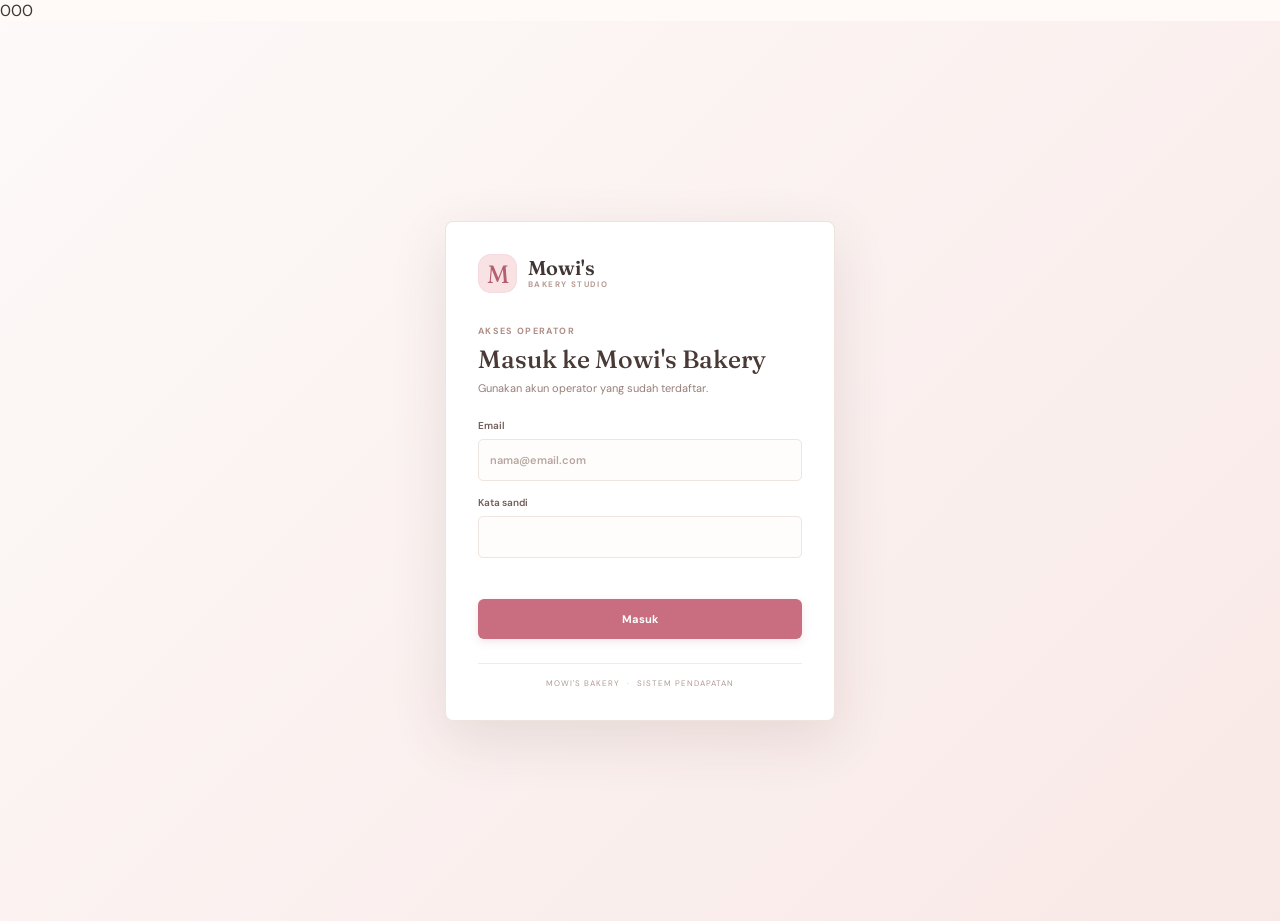
==== commit bc08678b: "Add files via upload" ====
--- a/index.html
+++ b/index.html
@@ -1,126 +1,14 @@
-000<!doctype html>
+<!doctype html>
 <html lang="id">
 <head>
   <meta charset="utf-8">
   <meta name="viewport" content="width=device-width, initial-scale=1">
-  <meta name="theme-color" content="#fff8f5">
-  <title>Mowi's Bakery | Sistem Pendapatan</title>
-  <link rel="preconnect" href="https://fonts.googleapis.com">
-  <link rel="preconnect" href="https://fonts.gstatic.com" crossorigin>
-  <link href="https://fonts.googleapis.com/css2?family=DM+Sans:wght@400;500;600;700&family=Fraunces:opsz,wght@9..144,500;9..144,600&display=swap" rel="stylesheet">
-  <link rel="stylesheet" href="styles.css">
-  <link rel="stylesheet" href="crud.css">
-  <link rel="stylesheet" href="auth.css">
-  <link rel="stylesheet" href="features.css">
-  <script defer src="../backend/app.js?v=2"></script>
-  <script defer src="app.js"></script>
+  <meta http-equiv="refresh" content="0; url=./frontend/">
+  <title>Mowi's Bakery</title>
 </head>
 <body>
-  <div class="app-shell" id="app-shell" hidden>
-    <aside class="sidebar">
-      <a class="brand" href="#overview" aria-label="Mowi's Bakery beranda">
-        <span class="brand-mark">M</span>
-        <span class="brand-copy"><strong>Mowi's</strong><small>BAKERY STUDIO</small></span>
-      </a>
-      <div class="side-label">MENU UTAMA</div>
-      <nav class="main-nav" aria-label="Navigasi utama">
-        <button class="nav-link active" data-view="overview"><span class="nav-symbol">◫</span> Ringkasan</button>
-        <button class="nav-link" data-view="transactions"><span class="nav-symbol">↗</span> Transaksi</button>
-        <button class="nav-link" data-view="products"><span class="nav-symbol">▧</span> Produk</button>
-        <button class="nav-link" data-view="customers"><span class="nav-symbol">◎</span> Pelanggan</button>
-      </nav>
-      <div class="sidebar-bottom">
-        <div class="sidebar-note"><span class="note-dot"></span><div><strong>Semua terasa fresh</strong><small>Semangat untuk hari ini!</small></div></div>
-        <button class="nav-link settings-link" id="logout-button"><span class="nav-symbol">↗</span> Keluar</button>
-        <div class="profile"><span class="avatar">MW</span><div><strong>Mowi's Bakery</strong><small>Administrator</small></div><span class="profile-more">•••</span></div>
-      </div>
-    </aside>
-
-    <main class="main-area">
-      <header class="topbar">
-        <div class="breadcrumb"><span>Workspace</span><span class="crumb-divider">/</span><strong id="page-breadcrumb">Ringkasan</strong></div>
-        <div class="top-actions"><span class="today-label" id="today-label"></span><button class="button button-primary" id="new-sale"><span class="button-plus">+</span> Catat penjualan</button></div>
-      </header>
-
-      <div class="page-content">
-        <section class="view-panel active" id="view-overview">
-          <div class="welcome-banner">
-            <div class="welcome-copy"><span class="eyebrow">RABU, 30 SEPTEMBER 2026</span><h1>Hari yang manis<br>dimulai dari sini.</h1><p>Catat penjualan hari ini, biar angka tetap rapi dan kamu fokus bikin yang enak.</p></div>
-            <div class="welcome-photo" role="img" aria-label="Roti artisan yang baru dipanggang"></div>
-            <div class="banner-stamp">BAKED<br>WITH LOVE</div>
-          </div>
-          <div class="section-heading"><div><span class="eyebrow">KINERJA TOKO</span><h2>Ringkasan pendapatan</h2></div><span class="period-pill"><span class="period-dot"></span> Bulan ini</span></div>
-          <div class="stats-grid">
-            <article class="stat-card stat-highlight"><div class="stat-top"><span>Pendapatan hari ini</span><span class="stat-icon pink-icon">Rp</span></div><strong class="stat-value" id="stat-today">Rp0</strong><div class="stat-foot"><span class="trend-mark">↗</span><span id="stat-today-note">Dari penjualan tercatat</span></div></article>
-            <article class="stat-card"><div class="stat-top"><span>Pendapatan bulan ini</span><span class="stat-icon peach-icon">↗</span></div><strong class="stat-value" id="stat-month">Rp0</strong><div class="stat-foot muted-foot">Total penjualan bulan berjalan</div></article>
-            <article class="stat-card"><div class="stat-top"><span>Transaksi</span><span class="stat-icon lilac-icon">#</span></div><strong class="stat-value" id="stat-count">0</strong><div class="stat-foot muted-foot">Transaksi bulan ini</div></article>
-            <article class="stat-card"><div class="stat-top"><span>Produk aktif</span><span class="stat-icon green-icon">✳</span></div><strong class="stat-value" id="stat-products">0</strong><div class="stat-foot muted-foot">Tersedia di katalog</div></article>
-          </div>
-          <section class="stock-alert" id="stock-alert" aria-live="polite" hidden>
-            <span class="stock-alert-icon" aria-hidden="true">!</span>
-            <div class="stock-alert-copy"><strong id="stock-alert-title">Stok menipis</strong><p id="stock-alert-products"></p></div>
-            <button class="stock-alert-link" type="button" data-goto="products">Lihat produk <span>→</span></button>
-          </section>
-          <div class="dashboard-grid">
-            <section class="surface revenue-surface"><div class="surface-heading"><div><span class="eyebrow">PENJUALAN MINGGUAN</span><h3>Arus pendapatan</h3></div><span class="chart-total" id="chart-total"></span></div><div class="chart-wrap"><div class="chart-y-labels"><span>Rp 1jt</span><span>Rp 500rb</span><span>Rp 0</span></div><div class="bar-chart" id="bar-chart" aria-label="Grafik pendapatan tujuh hari terakhir"></div></div><div class="chart-legend"><span class="legend-swatch"></span>Pendapatan harian</div></section>
-            <section class="surface best-sellers"><div class="surface-heading"><div><span class="eyebrow">PALING DICARI</span><h3>Favorit minggu ini</h3></div><span class="tiny-flower">✳</span></div><div id="favorites-list" class="favorites-list"></div><a class="text-link" href="#products" data-goto="products">Lihat semua produk <span>→</span></a></section>
-          </div>
-          <section class="surface recent-surface"><div class="surface-heading"><div><span class="eyebrow">AKTIVITAS TERBARU</span><h3>Transaksi terakhir</h3></div><button class="text-button" data-goto="transactions">Lihat semua <span>→</span></button></div><div class="table-scroll"><table><thead><tr><th>WAKTU</th><th>PELANGGAN</th><th>RINCIAN</th><th>PEMBAYARAN</th><th class="align-right">TOTAL</th></tr></thead><tbody id="recent-table-body"></tbody></table></div></section>
-        </section>
-
-        <section class="view-panel" id="view-transactions">
-          <div class="section-heading view-title"><div><span class="eyebrow">CATATAN TOKO</span><h2>Semua transaksi</h2><p class="section-subtitle">Riwayat pemasukan Mowi's Bakery.</p></div><button class="button button-primary" data-action="sale"><span class="button-plus">+</span> Catat penjualan</button></div>
-          <section class="surface table-surface"><div class="table-tools"><label class="search-field"><span>⌕</span><input id="transaction-search" type="search" placeholder="Cari nama atau produk..."></label><span class="result-count" id="transaction-count"></span></div><div class="table-scroll"><table><thead><tr><th>WAKTU</th><th>PELANGGAN</th><th>RINCIAN</th><th>PEMBAYARAN</th><th class="align-right">TOTAL</th><th>AKSI</th></tr></thead><tbody id="transactions-table-body"></tbody></table></div></section>
-        </section>
-
-        <section class="view-panel" id="view-products">
-          <div class="section-heading view-title"><div><span class="eyebrow">KATALOG BAKERY</span><h2>Produk</h2><p class="section-subtitle">Kelola menu dan harga jual produk.</p></div><button class="button button-primary" data-action="product"><span class="button-plus">+</span> Tambah produk</button></div>
-          <section class="surface table-surface"><div class="table-tools"><span class="table-intro">Daftar produk yang tersedia</span><span class="result-count" id="product-count"></span></div><div class="table-scroll"><table><thead><tr><th>NAMA PRODUK</th><th>KATEGORI</th><th>STOK</th><th class="align-right">HARGA</th><th>AKSI</th></tr></thead><tbody id="products-table-body"></tbody></table></div></section>
-        </section>
-
-        <section class="view-panel" id="view-customers">
-          <div class="section-heading view-title"><div><span class="eyebrow">KOMUNITAS MOWI'S</span><h2>Pelanggan</h2><p class="section-subtitle">Orang-orang yang selalu kembali untuk sepotong kebahagiaan.</p></div><button class="button button-primary" data-action="customer"><span class="button-plus">+</span> Tambah pelanggan</button></div>
-          <section class="surface table-surface"><div class="table-tools"><span class="table-intro">Daftar pelanggan</span><span class="result-count" id="customer-count"></span></div><div class="table-scroll"><table><thead><tr><th>NAMA</th><th>NOMOR TELEPON</th><th>TRANSAKSI</th><th class="align-right">TOTAL BELANJA</th><th>AKSI</th></tr></thead><tbody id="customers-table-body"></tbody></table></div></section>
-        </section>
-        <footer class="page-footer"><span>Mowi's Bakery <span class="footer-separator">·</span> Dibuat dengan sepenuh hati</span><span class="connection-status" id="connection-status"><i></i> Mode demo lokal</span></footer>
-      </div>
-    </main>
-  </div>
-
-  <main class="auth-screen" id="auth-screen">
-    <section class="auth-panel" aria-labelledby="auth-title">
-      <a class="brand auth-brand" href="#" aria-label="Mowi's Bakery">
-        <span class="brand-mark">M</span>
-        <span class="brand-copy"><strong>Mowi's</strong><small>BAKERY STUDIO</small></span>
-      </a>
-      <span class="eyebrow">AKSES OPERATOR</span>
-      <h1 id="auth-title">Masuk ke Mowi's Bakery</h1>
-      <p class="auth-subtitle">Gunakan akun operator yang sudah terdaftar.</p>
-      <form id="login-form" class="login-form">
-        <label class="field-label">Email<input id="login-email" name="email" type="email" autocomplete="username" placeholder="nama@email.com" required></label>
-        <label class="field-label">Kata sandi<input id="login-password" name="password" type="password" autocomplete="current-password" required></label>
-        <p class="auth-error" id="auth-error" role="alert" aria-live="polite"></p>
-        <button class="button button-primary login-button" type="submit">Masuk</button>
-      </form>
-      <p class="auth-footer">MOWI'S BAKERY <span>·</span> SISTEM PENDAPATAN</p>
-    </section>
-  </main>
-
-  <dialog class="app-dialog" id="sale-dialog">
-    <form id="sale-form" class="dialog-form">
-      <div class="dialog-heading"><div><span class="eyebrow">TRANSAKSI BARU</span><h2 id="sale-dialog-title">Catat penjualan</h2></div><button class="dialog-close" type="button" data-close="sale-dialog" aria-label="Tutup">×</button></div>
-      <input type="hidden" id="sale-id" name="sale_id">
-      <label class="field-label">Pelanggan <span class="optional">opsional</span><select id="sale-customer" name="customer_id"><option value="">Pelanggan umum</option></select></label>
-      <div class="field-label line-items-label">Item pesanan <button class="inline-add" type="button" id="add-sale-item">+ Tambah item</button></div>
-      <div class="sale-items" id="sale-items"></div>
-      <div class="sale-total"><span>Total penjualan</span><strong id="sale-total-preview">Rp0</strong></div>
-      <label class="field-label">Metode pembayaran<select id="sale-payment" name="payment_method"><option value="Tunai">Tunai</option><option value="Transfer">Transfer</option><option value="QRIS">QRIS</option><option value="Kartu">Kartu</option></select></label>
-      <div class="dialog-actions"><button class="button button-quiet" type="button" data-close="sale-dialog">Batal</button><button class="button button-primary" type="submit">Simpan transaksi</button></div>
-    </form>
-  </dialog>
-
-  <dialog class="app-dialog compact-dialog" id="entity-dialog"><form id="entity-form" class="dialog-form"><div class="dialog-heading"><div><span class="eyebrow" id="entity-eyebrow">DATA TOKO</span><h2 id="entity-title">Tambah data</h2></div><button class="dialog-close" type="button" data-close="entity-dialog" aria-label="Tutup">×</button></div><div id="entity-fields"></div><div class="dialog-actions"><button class="button button-quiet" type="button" data-close="entity-dialog">Batal</button><button class="button button-primary" type="submit">Simpan</button></div></form></dialog>
-
-  <dialog class="app-dialog compact-dialog" id="settings-dialog"><form id="settings-form" class="dialog-form"><div class="dialog-heading"><div><span class="eyebrow">PENYIMPANAN DATA</span><h2>Hubungkan Supabase</h2></div><button class="dialog-close" type="button" data-close="settings-dialog" aria-label="Tutup">×</button></div><p class="dialog-description">Masukkan Project URL dan anon key dari pengaturan API Supabase. Kunci disimpan hanya di browser ini.</p><label class="field-label">Project URL<input id="supabase-url" type="url" placeholder="https://project-id.supabase.co" autocomplete="url"></label><label class="field-label">Anon / publishable key<input id="supabase-key" type="password" placeholder="eyJ..." autocomplete="off"></label><div class="connection-message" id="connection-message" role="status"></div><div class="dialog-actions"><button class="button button-quiet" type="button" id="use-demo">Gunakan mode demo</button><button class="button button-primary" type="submit">Simpan koneksi</button></div></form></dialog>
+  <p>Membuka aplikasi Mowi's Bakery…</p>
+  <p><a href="./frontend/">Klik di sini jika halaman tidak berpindah otomatis.</a></p>
+  <script>window.location.replace(new URL('./frontend/', window.location.href));</script>
 </body>
 </html>
